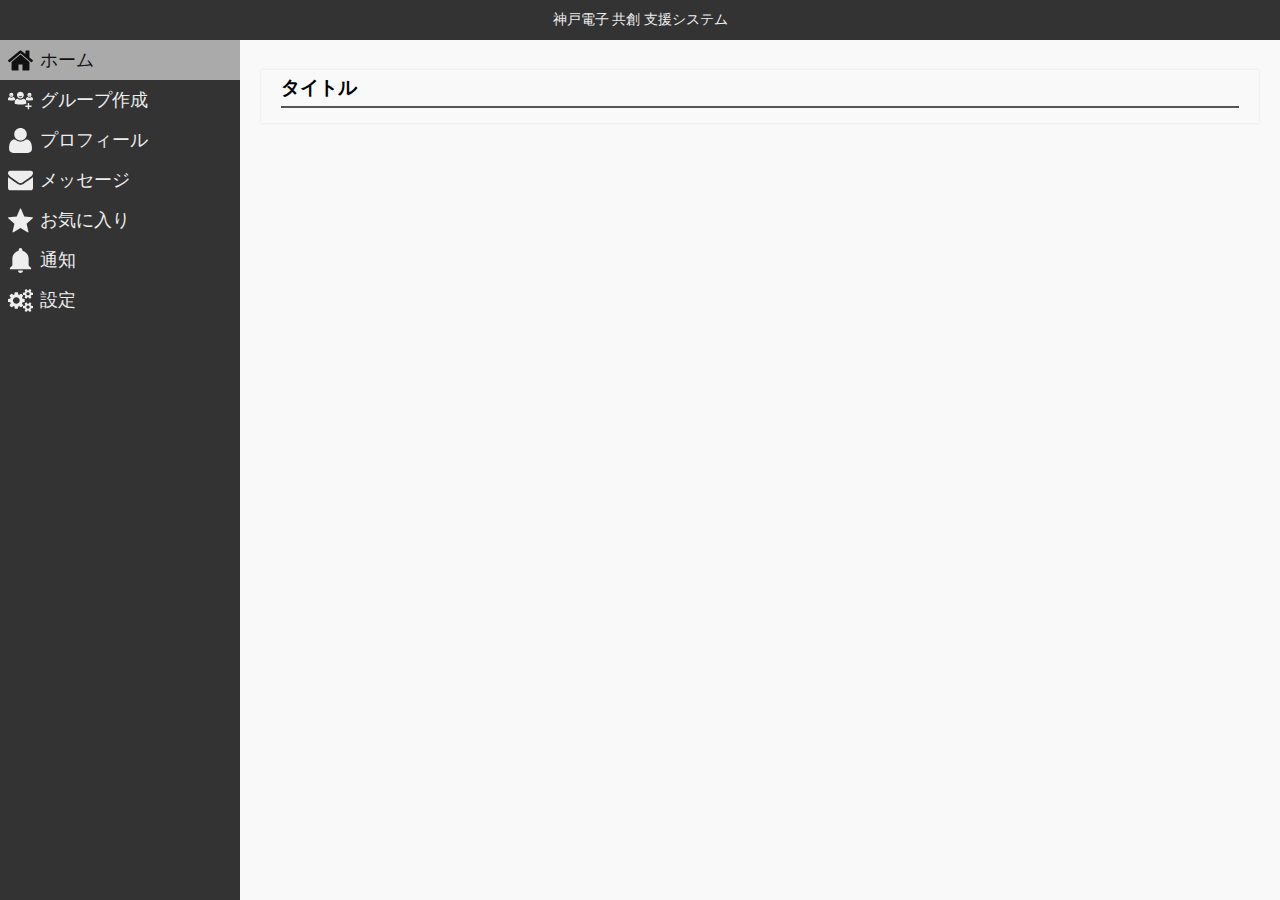
==== index.html @ 128d7855 "とりあえずコミット" ====
<!DOCTYPE html>

<head>
    <meta charset="utf-8">
    <title>神戸電子 共創 支援システム</title>
    <meta name="viewport" content="width=device-width,initial-scale=1">
    <link rel="stylesheet" href="./style/base.css">
    <link rel="stylesheet" href="./style/component/dl.css">
    <link rel="stylesheet" href="./style/component/tabs.css">
    <link rel="stylesheet" href="./style/component/table.css">
    <link rel="stylesheet" href="./style/component/code.css">
    <link rel="stylesheet" href="./style/component/metrics.css">
    <link rel="stylesheet" href="./style/component/icon.css">
    <link rel="stylesheet" href="./style/perfect-scrollbar.css">
    <style>
    </style>
</head>

<body>
    <header id="header">
        <div id="nav-toggle">
            <span></span>
        </div>
        <h1>神戸電子 共創 支援システム</h1>
    </header>
    <nav id="menu">
        <ul>
            <li class="selected">
                <a href="./index.html">
                    <svg viewBox="0 0 460.298 460.297">
                        <path d="M230.149,120.939L65.986,256.274c0,0.191-0.048,0.472-0.144,0.855c-0.094,0.38-0.144,0.656-0.144,0.852v137.041 c0,4.948,1.809,9.236,5.426,12.847c3.616,3.613,7.898,5.431,12.847,5.431h109.63V303.664h73.097v109.64h109.629 c4.948,0,9.236-1.814,12.847-5.435c3.617-3.607,5.432-7.898,5.432-12.847V257.981c0-0.76-0.104-1.334-0.288-1.707L230.149,120.939 z" />
                        <path d="M457.122,225.438L394.6,173.476V56.989c0-2.663-0.856-4.853-2.574-6.567c-1.704-1.712-3.894-2.568-6.563-2.568h-54.816 c-2.666,0-4.855,0.856-6.57,2.568c-1.711,1.714-2.566,3.905-2.566,6.567v55.673l-69.662-58.245 c-6.084-4.949-13.318-7.423-21.694-7.423c-8.375,0-15.608,2.474-21.698,7.423L3.172,225.438c-1.903,1.52-2.946,3.566-3.14,6.136 c-0.193,2.568,0.472,4.811,1.997,6.713l17.701,21.128c1.525,1.712,3.521,2.759,5.996,3.142c2.285,0.192,4.57-0.476,6.855-1.998 L230.149,95.817l197.57,164.741c1.526,1.328,3.521,1.991,5.996,1.991h0.858c2.471-0.376,4.463-1.43,5.996-3.138l17.703-21.125 c1.522-1.906,2.189-4.145,1.991-6.716C460.068,229.007,459.021,226.961,457.122,225.438z" />
                    </svg>
                    <span>ホーム</span>
                </a>
            </li>
            <li>
                <a href="./groupCreate.html">
                    <svg viewBox="0 0 612 612">
                        <path d="M568.901,427.833h-51.719v-51.718c0-4.761-3.859-8.62-8.62-8.62h-17.239c-4.761,0-8.62,3.859-8.62,8.62v51.719h-51.718 c-4.761,0-8.62,3.859-8.62,8.62v17.239c0,4.761,3.859,8.62,8.62,8.62h51.719v51.718c0,4.761,3.859,8.62,8.62,8.62h17.239 c4.761,0,8.62-3.859,8.62-8.62v-51.718h51.719c4.761,0,8.62-3.859,8.62-8.62v-17.239 C577.521,431.692,573.662,427.833,568.901,427.833z M303.845,258.377c46.676,0,84.514-37.838,84.514-84.514 s-37.839-84.514-84.515-84.514c-46.675,0-84.514,37.838-84.514,84.514S257.169,258.377,303.845,258.377z M347.887,203.539 c-4.179,17.595-22.078,24.201-43.53,24.201c-21.452,0-39.352-6.606-43.53-24.201H347.887z M448.225,345.904v27.858 c0,4.13-3.83,8.929-7.603,10.606c-14.62,6.506-54.893,19.82-136.382,19.82c-81.674,0-120.376-13.376-134.919-19.864 c-3.399-1.517-5.546-4.942-5.546-8.664v-29.758c0-42.307,31.243-77.308,72.618-81.188c19.034,14.31,42.22,22.902,67.793,22.902 c25.638,0,49.057-8.636,68.107-23.01C414.184,267.894,448.225,303.172,448.225,345.904z M612,270.371v16.487 c0,2.443-2.876,5.284-5.108,6.277c-8.653,3.851-32.794,11.73-81.021,11.73c-48.229,0-72.705-7.88-81.357-11.73 c-2.233-0.993-4.907-3.833-4.907-6.277v-16.487c0-25.256,20.289-46.112,45.025-48.105c11.254,8.503,25.38,13.61,40.549,13.61 c15.2,0,29.273-5.129,40.544-13.664C590.761,223.843,612,244.863,612,270.371z M165.603,293.136 c-8.653,3.851-33.635,11.73-81.863,11.73c-47.515,0-70.75-7.649-79.701-11.557C1.8,292.333,0,289.466,0,287.024v-16.653 c0-24.998,18.154-45.686,42.589-48.039c11.267,8.462,24.912,13.543,40.041,13.543c15.245,0,29.127-5.158,40.432-13.738 c25.495,0.875,49.333,22.221,49.333,48.234v16.487C172.395,289.302,167.835,292.143,165.603,293.136z M82.359,118.491 c-27.625,0-50.019,22.394-50.019,50.019c0,27.624,22.394,50.019,50.019,50.019c27.625,0,50.019-22.394,50.019-50.019 C132.378,140.886,109.984,118.491,82.359,118.491z M82.359,201.325c-12.956,0-23.767-6.202-26.29-14.617h52.581 C106.126,195.124,95.316,201.325,82.359,201.325z M525.331,118.491c-27.625,0-50.019,22.394-50.019,50.019 c0,27.624,22.394,50.019,50.019,50.019c27.624,0,50.019-22.394,50.019-50.019C575.35,140.886,552.955,118.491,525.331,118.491z M525.33,201.325c-12.956,0-23.767-6.202-26.29-14.617h52.581C549.097,195.124,538.287,201.325,525.33,201.325z" />
                    </svg>
                    <span>グループ作成</span>
                </a>
            </li>
            <li>
                <a href="./profile.html">
                    <svg viewBox="0 0 438.529 438.529">
                        <path d="M219.265,219.267c30.271,0,56.108-10.71,77.518-32.121c21.412-21.411,32.12-47.248,32.12-77.515 c0-30.262-10.708-56.1-32.12-77.516C275.366,10.705,249.528,0,219.265,0S163.16,10.705,141.75,32.115 c-21.414,21.416-32.121,47.253-32.121,77.516c0,30.267,10.707,56.104,32.121,77.515 C163.166,208.557,189.001,219.267,219.265,219.267z" />
                        <path d="M419.258,335.036c-0.668-9.609-2.002-19.985-3.997-31.121c-1.999-11.136-4.524-21.457-7.57-30.978 c-3.046-9.514-7.139-18.794-12.278-27.836c-5.137-9.041-11.037-16.748-17.703-23.127c-6.666-6.377-14.801-11.465-24.406-15.271 c-9.617-3.805-20.229-5.711-31.84-5.711c-1.711,0-5.709,2.046-11.991,6.139c-6.276,4.093-13.367,8.662-21.266,13.708 c-7.898,5.037-18.182,9.609-30.834,13.695c-12.658,4.093-25.361,6.14-38.118,6.14c-12.752,0-25.456-2.047-38.112-6.14 c-12.655-4.086-22.936-8.658-30.835-13.695c-7.898-5.046-14.987-9.614-21.267-13.708c-6.283-4.093-10.278-6.139-11.991-6.139 c-11.61,0-22.222,1.906-31.833,5.711c-9.613,3.806-17.749,8.898-24.412,15.271c-6.661,6.379-12.562,14.086-17.699,23.127 c-5.137,9.042-9.229,18.326-12.275,27.836c-3.045,9.521-5.568,19.842-7.566,30.978c-2,11.136-3.332,21.505-3.999,31.121 c-0.666,9.616-0.998,19.466-0.998,29.554c0,22.836,6.949,40.875,20.842,54.104c13.896,13.224,32.36,19.835,55.39,19.835h249.533 c23.028,0,41.49-6.611,55.388-19.835c13.901-13.229,20.845-31.265,20.845-54.104C420.264,354.502,419.932,344.652,419.258,335.036 z" />
                    </svg>
                    <span>プロフィール</span>
                </a>
            </li>
            <li>
                <a href="./message.html">
                    <svg viewBox="0 0 511.626 511.626">
                        <path d="M49.106,178.729c6.472,4.567,25.981,18.131,58.528,40.685c32.548,22.554,57.482,39.92,74.803,52.099 c1.903,1.335,5.946,4.237,12.131,8.71c6.186,4.476,11.326,8.093,15.416,10.852c4.093,2.758,9.041,5.852,14.849,9.277 c5.806,3.422,11.279,5.996,16.418,7.7c5.14,1.718,9.898,2.569,14.275,2.569h0.287h0.288c4.377,0,9.137-0.852,14.277-2.569 c5.137-1.704,10.615-4.281,16.416-7.7c5.804-3.429,10.752-6.52,14.845-9.277c4.093-2.759,9.229-6.376,15.417-10.852 c6.184-4.477,10.232-7.375,12.135-8.71c17.508-12.179,62.051-43.11,133.615-92.79c13.894-9.703,25.502-21.411,34.827-35.116 c9.332-13.699,13.993-28.07,13.993-43.105c0-12.564-4.523-23.319-13.565-32.264c-9.041-8.947-19.749-13.418-32.117-13.418H45.679 c-14.655,0-25.933,4.948-33.832,14.844C3.949,79.562,0,91.934,0,106.779c0,11.991,5.236,24.985,15.703,38.974 C26.169,159.743,37.307,170.736,49.106,178.729z" />
                        <path d="M483.072,209.275c-62.424,42.251-109.824,75.087-142.177,98.501c-10.849,7.991-19.65,14.229-26.409,18.699 c-6.759,4.473-15.748,9.041-26.98,13.702c-11.228,4.668-21.692,6.995-31.401,6.995h-0.291h-0.287 c-9.707,0-20.177-2.327-31.405-6.995c-11.228-4.661-20.223-9.229-26.98-13.702c-6.755-4.47-15.559-10.708-26.407-18.699 c-25.697-18.842-72.995-51.68-141.896-98.501C17.987,202.047,8.375,193.762,0,184.437v226.685c0,12.57,4.471,23.319,13.418,32.265 c8.945,8.949,19.701,13.422,32.264,13.422h420.266c12.56,0,23.315-4.473,32.261-13.422c8.949-8.949,13.418-19.694,13.418-32.265 V184.437C503.441,193.569,493.927,201.854,483.072,209.275z" />
                    </svg>
                    <span>メッセージ</span>
                </a>
            </li>
            <li>
                <a href="./favorite.html">
                    <svg viewBox="0 0 19.481 19.481">
                        <path d="m10.201,.758l2.478,5.865 6.344,.545c0.44,0.038 0.619,0.587 0.285,0.876l-4.812,4.169 1.442,6.202c0.1,0.431-0.367,0.77-0.745,0.541l-5.452-3.288-5.452,3.288c-0.379,0.228-0.845-0.111-0.745-0.541l1.442-6.202-4.813-4.17c-0.334-0.289-0.156-0.838 0.285-0.876l6.344-.545 2.478-5.864c0.172-0.408 0.749-0.408 0.921,0z" />
                    </svg>
                    <span>お気に入り</span>
                </a>
            </li>
            <li>
                <a href="./notice.html">
                    <svg viewBox="0 0 510 510">
                        <path d="M255,510c28.05,0,51-22.95,51-51H204C204,487.05,226.95,510,255,510z M420.75,357V216.75 c0-79.05-53.55-142.8-127.5-160.65V38.25C293.25,17.85,275.4,0,255,0c-20.4,0-38.25,17.85-38.25,38.25V56.1 c-73.95,17.85-127.5,81.6-127.5,160.65V357l-51,51v25.5h433.5V408L420.75,357z" />
                    </svg>
                    <span>通知</span>
                </a>
            </li>
            <li>
                <a href="setting.html">
                    <svg viewBox="0 0 548.172 548.172">
                        <path d="M333.186,376.438c0-1.902-0.668-3.806-1.999-5.708c-10.66-12.758-19.223-23.702-25.697-32.832 c3.997-7.803,7.043-15.037,9.131-21.693l44.255-6.852c1.718-0.194,3.241-1.19,4.572-2.994c1.331-1.816,1.991-3.668,1.991-5.571 v-52.822c0-2.091-0.66-3.949-1.991-5.564s-2.95-2.618-4.853-2.993l-43.4-6.567c-2.098-6.473-5.331-14.281-9.708-23.413 c2.851-4.19,7.139-9.902,12.85-17.131c5.709-7.234,9.713-12.371,11.991-15.417c1.335-1.903,1.999-3.713,1.999-5.424 c0-5.14-13.706-20.367-41.107-45.683c-1.902-1.52-3.901-2.281-6.002-2.281c-2.279,0-4.182,0.659-5.712,1.997L245.815,150.9 c-7.801-3.996-14.939-6.945-21.411-8.854l-6.567-43.68c-0.187-1.903-1.14-3.571-2.853-4.997c-1.714-1.427-3.617-2.142-5.713-2.142 h-53.1c-4.377,0-7.232,2.284-8.564,6.851c-2.286,8.757-4.473,23.416-6.567,43.968c-8.183,2.664-15.511,5.71-21.982,9.136 l-32.832-25.693c-1.903-1.335-3.901-1.997-5.996-1.997c-3.621,0-11.138,5.614-22.557,16.846 c-11.421,11.228-19.229,19.698-23.413,25.409c-1.334,1.525-1.997,3.428-1.997,5.712c0,1.711,0.662,3.614,1.997,5.708 c10.657,12.756,19.221,23.7,25.694,32.832c-3.996,7.808-7.04,15.037-9.132,21.698l-44.255,6.848 c-1.715,0.19-3.236,1.188-4.57,2.993C0.666,243.35,0,245.203,0,247.105v52.819c0,2.095,0.666,3.949,1.997,5.564 c1.334,1.622,2.95,2.525,4.857,2.714l43.396,6.852c2.284,7.23,5.618,15.037,9.995,23.411c-3.046,4.191-7.517,9.999-13.418,17.418 c-5.905,7.427-9.805,12.471-11.707,15.133c-1.332,1.903-1.999,3.717-1.999,5.421c0,5.147,13.706,20.369,41.114,45.687 c1.903,1.519,3.899,2.275,5.996,2.275c2.474,0,4.377-0.66,5.708-1.995l33.689-25.406c7.801,3.997,14.939,6.943,21.413,8.847 l6.567,43.684c0.188,1.902,1.142,3.572,2.853,4.996c1.713,1.427,3.616,2.139,5.711,2.139h53.1c4.38,0,7.233-2.282,8.566-6.851 c2.284-8.949,4.471-23.698,6.567-44.256c7.611-2.275,14.938-5.235,21.982-8.846l32.833,25.693 c1.903,1.335,3.901,1.995,5.996,1.995c3.617,0,11.091-5.66,22.415-16.991c11.32-11.317,19.175-19.842,23.555-25.55 C332.518,380.53,333.186,378.724,333.186,376.438z M234.397,325.626c-14.272,14.27-31.499,21.408-51.673,21.408 c-20.179,0-37.406-7.139-51.678-21.408c-14.274-14.277-21.412-31.505-21.412-51.68c0-20.174,7.138-37.401,21.412-51.675 c14.272-14.275,31.5-21.411,51.678-21.411c20.174,0,37.401,7.135,51.673,21.411c14.277,14.274,21.413,31.501,21.413,51.675 C255.81,294.121,248.675,311.349,234.397,325.626z" />
                        <path d="M505.628,391.29c-2.471-5.517-5.329-10.465-8.562-14.846c9.709-21.512,14.558-34.646,14.558-39.402 c0-0.753-0.373-1.424-1.14-1.995c-22.846-13.322-34.643-19.985-35.405-19.985l-1.711,0.574 c-7.803,7.807-16.563,18.463-26.266,31.977c-3.805-0.379-6.656-0.574-8.559-0.574c-1.909,0-4.76,0.195-8.569,0.574 c-2.655-4-7.61-10.427-14.842-19.273c-7.23-8.846-11.611-13.277-13.134-13.277c-0.38,0-3.234,1.522-8.566,4.575 c-5.328,3.046-10.943,6.276-16.844,9.709c-5.906,3.433-9.229,5.328-9.992,5.711c-0.767,0.568-1.144,1.239-1.144,1.992 c0,4.764,4.853,17.888,14.559,39.402c-3.23,4.381-6.089,9.329-8.562,14.842c-28.363,2.851-42.544,5.805-42.544,8.85v39.968 c0,3.046,14.181,5.996,42.544,8.85c2.279,5.141,5.137,10.089,8.562,14.839c-9.706,21.512-14.559,34.646-14.559,39.402 c0,0.76,0.377,1.431,1.144,1.999c23.216,13.514,35.022,20.27,35.402,20.27c1.522,0,5.903-4.473,13.134-13.419 c7.231-8.948,12.18-15.413,14.842-19.41c3.806,0.373,6.66,0.564,8.569,0.564c1.902,0,4.754-0.191,8.559-0.564 c2.659,3.997,7.611,10.462,14.842,19.41c7.231,8.946,11.608,13.419,13.135,13.419c0.38,0,12.187-6.759,35.405-20.27 c0.767-0.568,1.14-1.235,1.14-1.999c0-4.757-4.855-17.891-14.558-39.402c3.426-4.75,6.279-9.698,8.562-14.839 c28.362-2.854,42.544-5.804,42.544-8.85v-39.968C548.172,397.098,533.99,394.144,505.628,391.29z M464.37,445.962 c-7.128,7.139-15.745,10.715-25.834,10.715c-10.092,0-18.705-3.576-25.837-10.715c-7.139-7.139-10.712-15.748-10.712-25.837 c0-9.894,3.621-18.466,10.855-25.693c7.23-7.231,15.797-10.849,25.693-10.849c9.894,0,18.466,3.614,25.7,10.849 c7.228,7.228,10.849,15.8,10.849,25.693C475.078,430.214,471.512,438.823,464.37,445.962z" />
                        <path d="M505.628,98.931c-2.471-5.52-5.329-10.468-8.562-14.849c9.709-21.505,14.558-34.639,14.558-39.397 c0-0.758-0.373-1.427-1.14-1.999c-22.846-13.323-34.643-19.984-35.405-19.984l-1.711,0.57 c-7.803,7.808-16.563,18.464-26.266,31.977c-3.805-0.378-6.656-0.57-8.559-0.57c-1.909,0-4.76,0.192-8.569,0.57 c-2.655-3.997-7.61-10.42-14.842-19.27c-7.23-8.852-11.611-13.276-13.134-13.276c-0.38,0-3.234,1.521-8.566,4.569 c-5.328,3.049-10.943,6.283-16.844,9.71c-5.906,3.428-9.229,5.33-9.992,5.708c-0.767,0.571-1.144,1.237-1.144,1.999 c0,4.758,4.853,17.893,14.559,39.399c-3.23,4.38-6.089,9.327-8.562,14.847c-28.363,2.853-42.544,5.802-42.544,8.848v39.971 c0,3.044,14.181,5.996,42.544,8.848c2.279,5.137,5.137,10.088,8.562,14.847c-9.706,21.51-14.559,34.639-14.559,39.399 c0,0.757,0.377,1.426,1.144,1.997c23.216,13.513,35.022,20.27,35.402,20.27c1.522,0,5.903-4.471,13.134-13.418 c7.231-8.947,12.18-15.415,14.842-19.414c3.806,0.378,6.66,0.571,8.569,0.571c1.902,0,4.754-0.193,8.559-0.571 c2.659,3.999,7.611,10.466,14.842,19.414c7.231,8.947,11.608,13.418,13.135,13.418c0.38,0,12.187-6.757,35.405-20.27 c0.767-0.571,1.14-1.237,1.14-1.997c0-4.76-4.855-17.889-14.558-39.399c3.426-4.759,6.279-9.707,8.562-14.847 c28.362-2.853,42.544-5.804,42.544-8.848v-39.971C548.172,104.737,533.99,101.787,505.628,98.931z M464.37,153.605 c-7.128,7.139-15.745,10.708-25.834,10.708c-10.092,0-18.705-3.569-25.837-10.708c-7.139-7.135-10.712-15.749-10.712-25.837 c0-9.897,3.621-18.464,10.855-25.697c7.23-7.233,15.797-10.85,25.693-10.85c9.894,0,18.466,3.621,25.7,10.85 c7.228,7.232,10.849,15.8,10.849,25.697C475.078,137.856,471.512,146.47,464.37,153.605z" />
                    </svg>
                    <span>設定</span>
                </a>
            </li>
        </ul>
    </nav>
    <main id="main">
        <div class="wrapper">
            <section>
                <header>
                    <h2>タイトル</h2>
                </header>
            </section>
        </div>
    </main>
    <script src="./script/perfect-scrollbar.min.js"></script>
    <script src="./script/global.js"></script>
</body>
---- style/base.css ----
main > .wrapper{
    position: relative;
}

* {
    box-sizing: border-box;
}

abbr[title] {
    border-bottom: none;
    cursor: help;
    text-decoration: none;
}

details summary {
    cursor: pointer;
}

.horizon-scroll {
    overflow: visible;
    position: relative;
    width: 100%;
    height: auto;
}

html, body {
    overflow: hidden;
    margin: 0;
    width: 100vw;
    min-width: 300px;
    height: 100vh;
    padding: 0;
}

body {
    overflow: hidden;
    word-wrap: break-word;
}

/* --- ヘッダー --- */

#header {
    overflow: hidden;
    width: 100vw;
    height: 40px;
    background: #333;
    color: #eee;
}

#nav-toggle {
    display: none;
}

#header h1 {
    display: block;
    margin: 0;
    height: 100%;
    padding: 0;
    font-size: 14px;
    line-height: 40px;
    font-weight: normal;
    text-align: center;
}

/* --- メニュー --- */

#menu {
    position: absolute;
    top: 40px;
    left: 0;
    overflow: hidden;
    width: 240px;
    height: calc(100vh - 40px);
    background: #333;
}

#menu ul {
    overflow: hidden;
    position: relative;
    list-style: none;
    display: block;
    margin: 0;
    width: 100%;
    height: 100%;
    padding: 0;
    border: 0;
}

#menu li {
    position: relative;
    display: block;
    overflow: hidden;
    margin: 0;
    width: 100%;
    height: 40px;
    padding: 0;
    font-size: 18px;
    line-height: 40px;
    transition: all .3s ease;
    color: #eee;
}

#menu li.selected, #menu li:hover {
    background: #aaa;
    color: #111;
}

#menu li a {
    display: flex;
    width: 100%;
    height: 100%;
    cursor: pointer;
    text-decoration: none;
}

#menu li a:hover, #menu li a:visited, #menu li a:link, #menu li a:active {
    color: inherit;
}

#menu li a svg {
    margin: calc(15px / 2);
    width: 25px;
    height: 25px;
    fill: currentColor;
}

#menu li a span {
    display: block;
    flex: 1;
    height: 100%;
}

@media (max-width: 520px) {
    #nav-toggle {
        display: block;
        position: absolute;
        top: 0;
        left: 0;
        width: 40px;
        height: 40px;
    }
    #nav-toggle span, #nav-toggle::before, #nav-toggle::after {
        content: "";
        display: block;
        position: absolute;
        top: 47%;
        left: 10%;
        width: 80%;
        height: 6%;
        background: #eee;
        transition: all .2s ease;
    }
    #nav-toggle::before {
        transform: translateY(-350%);
    }
    #nav-toggle::after {
        transform: translateY(350%);
    }
    #nav-toggle.open span {
        opacity: 0;
    }
    #nav-toggle.open::before {
        transform: translateY(0%) rotate(45deg);
    }
    #nav-toggle.open::after {
        transform: translateY(0%) rotate(-45deg);
    }
}
#main {
    width: calc(100vw - 240px);
    height: calc(100vh - 40px);
    padding-top: 30px;
    transition: transform .2s ease;
    transform: translateX(240px);
    background: #f9f9f9;
}
#main>.wrapper{
    margin: 0 auto;
    width: 100%;
    max-width: calc(1024px + 4%);
    height: 100%;
    padding: 0 2%;
}
@media (min-width: 521px) and (max-width: 800px) {
    #main {
        width: calc(100vw - 40px);
        transform: translateX(40px);
    }
    #menu:hover + #main{
        transform: translateX(240px);
    }
}
@media (max-width: 520px) {
    #main {
        width: 100vw;
        transform: translateX(0);
    }
    #menu.open + #main{
        transform: translateX(240px);
    }
}

section {
    margin: 0 auto 30px;
    width: 100%;
    height: auto;
    padding: 5px 2%;
    box-shadow: 0 0 2px #ddd;
}

section>header {
    margin: 0 auto 10px;
    width: 100%;
    height: auto;
    padding: 0 0 5px;
    border-bottom: 2px #555 solid;
}

section>header h2 {
    display: block;
    margin: 0;
    padding: 0;
    font-size: 1.2em;
}
---- style/component/dl.css ----
dt{
    margin: 5px auto 0;
    padding: 5px 0 0;
}
dd{
    margin: 5px auto 0;
    width: 100%;
    padding: 0 0 10px 4%;
}

dl.split dt{
    border-top: 1px #ddd solid;
}
dl.split dt:first-of-type{
    border: none;
}
dl.split :last-child{
    margin-bottom: 0;
    padding-bottom: 0;
}

dl.table{
    margin: 0;
    width: 100%;
    height: auto;
    padding: 0;
    box-shadow: 0 0 1px 1px #ddd;
    background: #ddd;
}
dl.table dt{
    float: left;
    margin: 0;
    width: 30%;
    height: auto;
    min-height: 1em;
    padding: 5px;
    border-top: 1px #fff solid;
}
dl.table dd{
    box-sizing: border-box;
    margin: 0 0 0 30%;
    width: 70%;
    height: auto;
    min-height: 1em;
    border-top: 1px #ddd solid;
    padding: 5px;
    background: #fff;
}
dl.table dd + dd{
    border-top-style: dotted;
}
dl.table dt:first-of-type,
dl.table dd:first-of-type{
    border: none;
}
dl.table dd:after{
    content: "";
    display: block;
    clear: both;
}
@media (max-width: 500px) {
    dl.table dt{
        float: none;
        width: 100%;
    }
    dl.table dd{
        box-sizing: border-box;
        margin: 0;
        width: 100%;
        padding: 5px;
        padding-left: 4%;
    }
}
---- style/component/tabs.css ----
/*
<ul class="tabs" data-tabs-group="psr">
    <li data-tabs-tab="psr0">psr-0</li>
    <li data-tabs-tab="psr1">psr-1</li>
    <li data-tabs-tab="psr2">psr-2</li>
    <li data-tabs-tab="psr3">psr-3 log</li>
    <li data-tabs-tab="psr4">psr-4</li>
</ul>
<div class="tabs-tab" data-tabs-tab="psr0"><span>psr0</span></div>
<div class="tabs-tab" data-tabs-tab="psr1"><span>psr1</span></div>
<div class="tabs-tab" data-tabs-tab="psr2"><span>psr2</span></div>
<div class="tabs-tab" data-tabs-tab="psr3"><span>psr3</span></div>
<div class="tabs-tab" data-tabs-tab="psr4"><span>psr4</span></div>
<script>
    (function(){
        var tabList         = document.querySelectorAll('ul.tabs li'),
            tabCount        = tabList.length,
            selectClass     = 'selected',
            getTabElements  = function(name){
                if('string' !== typeof name){
                    return [];
                }

                return document.querySelectorAll(
                    '[data-tabs-tab="' + name + '"]'
                );
            },
            removeSelected  = function(name){
                var tabs        = getTabElements(name),
                    tabsCount   = tabs.length
                ;

                for(var i = 0; i < tabsCount; i++){
                    if(tabs[i].classList.contains(selectClass)){
                        tabs[i].classList.remove(selectClass);
                    }
                }
            },
            addSelected     = function(name){
                var tabs        = getTabElements(name),
                    tabsCount   = tabs.length
                ;

                for(var i = 0; i < tabsCount; i++){
                    if(!tabs[i].classList.contains(selectClass)){
                        tabs[i].classList.add(selectClass);
                    }
                }
            },
            getTabName      = function($dom){
                if('undefined' === typeof $dom.dataset.tabsTab){
                    return null;
                }

                return $dom.dataset.tabsTab;
            }
        ;

        for(var i = 0; i < tabCount; i++){
            tabList[i].addEventListener(
                'click',
                function(){
                    var brotherTabs = this.parentNode.children,
                        brotherCnt  = brotherTabs.length
                    ;

                    for(var i = 0; i < brotherCnt; i++){
                        removeSelected(getTabName(brotherTabs[i]));
                    }

                    addSelected(getTabName(this));
                },
                false
            );
        }
    })();
</script>
*/

ul.tabs{
    display: flex;
    width: 100%;
    flex-wrap: wrap;
    height: auto;
    padding: 0;
    border: 0;
}
ul.tabs:after{
    content: "";
    display: block;
    clear: both;
}
ul.tabs li{
    list-style: none;
    display: none;
    margin: 0 10px 10px 0;
    width: auto;
    padding: 5px 10px;
    box-shadow: 0px 0px 1px #ddd;
    background: #ddd;
    word-wrap: break-word;
    color: #333;
    text-align: center;
    transition: background .2s ease;
    cursor: pointer;
}
ul.tabs li[data-tabs-tab]{
    display: block;
}
ul.tabs li.selected{
    background: #fff;
}

.tabs-tab:not(.selected){
    display: none;
}
---- style/component/table.css ----
table{
    overflow: hidden;
    width: 100%;
    height: auto;
    border-collapse: collapse;
    border-spacing: 0;
    box-shadow: 0 0 1px 1px #ddd;
    font-size: 1em;
    white-space: nowrap;
}
table thead{
    width: auto;
    background: #ddd;
    text-align: left;
}
table tbody{
    width: auto;
    background: #fff;
    font-size: .8em;
}
table tr{
    border: none;
    border-bottom: 1px #ddd solid;
}
table tr:last-child{
    border-bottom: 0;
}
table tr > *{
    border: none;
}
table th,
table td{
    padding: 5px 10px;
}
---- style/component/code.css ----
/* how use.
<div class="code">
    <ol start="159"><!-- start line number -->
        <li><div><code></code><code></code></div></li><!-- first <code> is indent area. last <code> is code area. -->
        <li class="highlight"><div><code></code><code></code></div></li><!-- if use .highlight, this line is highlight.  -->
    </ol>
</div>
*/
.code{
    overflow: hidden;
    position: relative;
    padding: .1em 0;
    background: #fff;
}
.code ol{
    margin: 0;
    margin-left: 4em;
    width: calc(100% - 4em);
    height: auto;
    padding: 0;
    background:#fff;
}
.code li{
    margin: 0;
    width: 100%;
    height: auto;
    min-height: 1.4em;
    padding: 0;
    border-left: 1px #ddd solid;
    font-size: 1em;
    line-height: 1.4em;
    color: #666;
}
.code li div{
    display: flex;
    width: 100%;
    height: auto;
}
.code li.highlight{
    background: #f7e5a1;
}
.code li code{
    width: auto;
    height: auto;
    min-height: 1.4em;
    color: #222;
    word-break:break-all;
    word-wrap: break-word;
}
.code li code:last-child{
    flex: 1;
}
---- style/component/metrics.css ----
/* how use
<ul class="metrics">
    <li>
        <div><span>1611</span></div><!-- first div is value area -->
        <div><span>Total execution time</span></div><!-- last div is key area -->
    </li>
    <li>
        <div>
            <span>1611</span>
            <span>ms</span>
        </div>
        <div>
            <span>Total execution time</span>
        </div>
    </li>
</ul>
*/
ul.metrics {
    display: block;
    list-style: none;
    flex-flow: row wrap;
    margin: 0;
    width: 100%;
    height: auto;
    padding: 0;
    border: 0;
}
ul.metrics:after{
    content: "";
    display: block;
    clear: both;
}

ul.metrics li{
    float: left;
    display: block;
    margin: 0 10px 10px 0;
    width: auto;
    height: 70px;
    padding: 0;
    box-sizing: border-box;
    box-shadow: 0 0 1px 1px #ddd;
    background: #fff;
}

ul.metrics li > div{
    display: none;
}

ul.metrics li > div:first-child,
ul.metrics li > div:last-child{
    display: block;
    margin: 0;
    width: 100%;
    height: 70px;
    white-space: nowrap;
}

ul.metrics li > div:first-child{
    display: flex;
    justify-content: center;
    align-items: center;
    height: 50px;
    padding: 10px;
    text-align: center;
    font-size: 26px;
    line-height: 30px;
}

ul.metrics li > div:first-child :not(:first-child){
    color: #999;
    font-size: 16px;
}

ul.metrics li > div:last-child{
    height: 20px;
    padding: 0 10px;
    background: #ddd;
    text-align: center;
    font-size: 12px;
    line-height: 20px
}
---- style/component/icon.css ----
/* how use
<span class="icon-warn"></span>
*/

.icon-error,
.icon-info,
.icon-warn,
.icon-null,
.icon-check,
.icon-cross{
    position: relative;
    display: inline-block;
    width: 1.5em;
    height: 1.5em;
    vertical-align: top;
}

/* --- icon info --- */
.icon-info{
    background:#37b;
}
.icon-info::before,
.icon-info::after{
    left: 42.5%;
    position: absolute;
    display: block;
    content: "";
    background: #fff;
}
.icon-info::before{
    top: 10%;
    width: 15%;
    height: 15%;
    border-radius: 50%;
}
.icon-info::after{
    top: 35%;
    width: 15%;
    height: 55%;
}

/* --- icon warn --- */
.icon-warn{
    border-color: transparent transparent #ea5 transparent;
    border-style: solid;
    border-width: .2em .75em 1.3em .75em;
    box-sizing: border-box;
}
.icon-warn::before,
.icon-warn::after{
    position: absolute;
    top: 0;
    left: 0;
    display: block;
    content: "";
    background: #555;
}
.icon-warn::before{
    width: .2em;
    height: .6em;
    transform: translateX(-.1em) translateY(.3em);
}
.icon-warn::after{
    width: .2em;
    height: .2em;
    transform: translateX(-.1em) translateY(1em);
}

/* --- icon error --- */
.icon-error{
    background: #d55;
    border-radius: 50%;
}
.icon-error::before,
.icon-error::after{
    position: absolute;
    top: 42.5%;
    left: 10%;
    display: block;
    content: "";
    width: 80%;
    height: 15%;
    background: #fff;
}
.icon-error::before{
    transform: rotate(45deg);
}
.icon-error::after{
    transform: rotate(-45deg);
}

/* --- icon cross --- */
.icon-cross::before,
.icon-cross::after{
    position: absolute;
    top: 40%;
    left: 5%;
    display: block;
    content: "";
    width: 90%;
    height: 20%;
    background: #d55;
}
.icon-cross::before{
    transform: rotate(45deg);
}
.icon-cross::after{
    transform: rotate(-45deg);
}

/* --- icon check --- */
.icon-check::before{
    position: absolute;
    top: calc(50% - 15% - .15em);
    left: calc(50% - 25% - .15em);
    display: block;
    content: "";
    width: 70%;
    height: 40%;
    border-width:  0 0 .3em .3em;
    border-color: #5d5;
    border-style: solid;
    box-sizing: border-box;
    transform: rotate(-50deg);
}
---- style/perfect-scrollbar.css ----
/*
 * Container style
 */
.ps {
  overflow: hidden !important;
  overflow-anchor: none;
  -ms-overflow-style: none;
  touch-action: auto;
  -ms-touch-action: auto;
}

/*
 * Scrollbar rail styles
 */
.ps__rail-x {
  display: none;
  opacity: 0;
  transition: background-color .2s linear, opacity .2s linear;
  -webkit-transition: background-color .2s linear, opacity .2s linear;
  height: 15px;
  /* there must be 'bottom' or 'top' for ps__rail-x */
  bottom: 0px;
  /* please don't change 'position' */
  position: absolute;
}

.ps__rail-y {
  display: none;
  opacity: 0;
  transition: background-color .2s linear, opacity .2s linear;
  -webkit-transition: background-color .2s linear, opacity .2s linear;
  width: 15px;
  /* there must be 'right' or 'left' for ps__rail-y */
  right: 0;
  /* please don't change 'position' */
  position: absolute;
}

.ps--active-x > .ps__rail-x,
.ps--active-y > .ps__rail-y {
  display: block;
  background-color: transparent;
}

.ps:hover > .ps__rail-x,
.ps:hover > .ps__rail-y,
.ps--focus > .ps__rail-x,
.ps--focus > .ps__rail-y,
.ps--scrolling-x > .ps__rail-x,
.ps--scrolling-y > .ps__rail-y {
  opacity: 0.6;
}

.ps .ps__rail-x:hover,
.ps .ps__rail-y:hover,
.ps .ps__rail-x:focus,
.ps .ps__rail-y:focus,
.ps .ps__rail-x.ps--clicking,
.ps .ps__rail-y.ps--clicking {
  background-color: #eee;
  opacity: 0.9;
}

/*
 * Scrollbar thumb styles
 */
.ps__thumb-x {
  background-color: #aaa;
  border-radius: 6px;
  transition: background-color .2s linear, height .2s ease-in-out;
  -webkit-transition: background-color .2s linear, height .2s ease-in-out;
  height: 6px;
  /* there must be 'bottom' for ps__thumb-x */
  bottom: 2px;
  /* please don't change 'position' */
  position: absolute;
}

.ps__thumb-y {
  background-color: #aaa;
  border-radius: 6px;
  transition: background-color .2s linear, width .2s ease-in-out;
  -webkit-transition: background-color .2s linear, width .2s ease-in-out;
  width: 6px;
  /* there must be 'right' for ps__thumb-y */
  right: 2px;
  /* please don't change 'position' */
  position: absolute;
}

.ps__rail-x:hover > .ps__thumb-x,
.ps__rail-x:focus > .ps__thumb-x,
.ps__rail-x.ps--clicking .ps__thumb-x {
  background-color: #999;
  height: 11px;
}

.ps__rail-y:hover > .ps__thumb-y,
.ps__rail-y:focus > .ps__thumb-y,
.ps__rail-y.ps--clicking .ps__thumb-y {
  background-color: #999;
  width: 11px;
}

/* MS supports */
@supports (-ms-overflow-style: none) {
  .ps {
    overflow: auto !important;
  }
}

@media screen and (-ms-high-contrast: active), (-ms-high-contrast: none) {
  .ps {
    overflow: auto !important;
  }
}
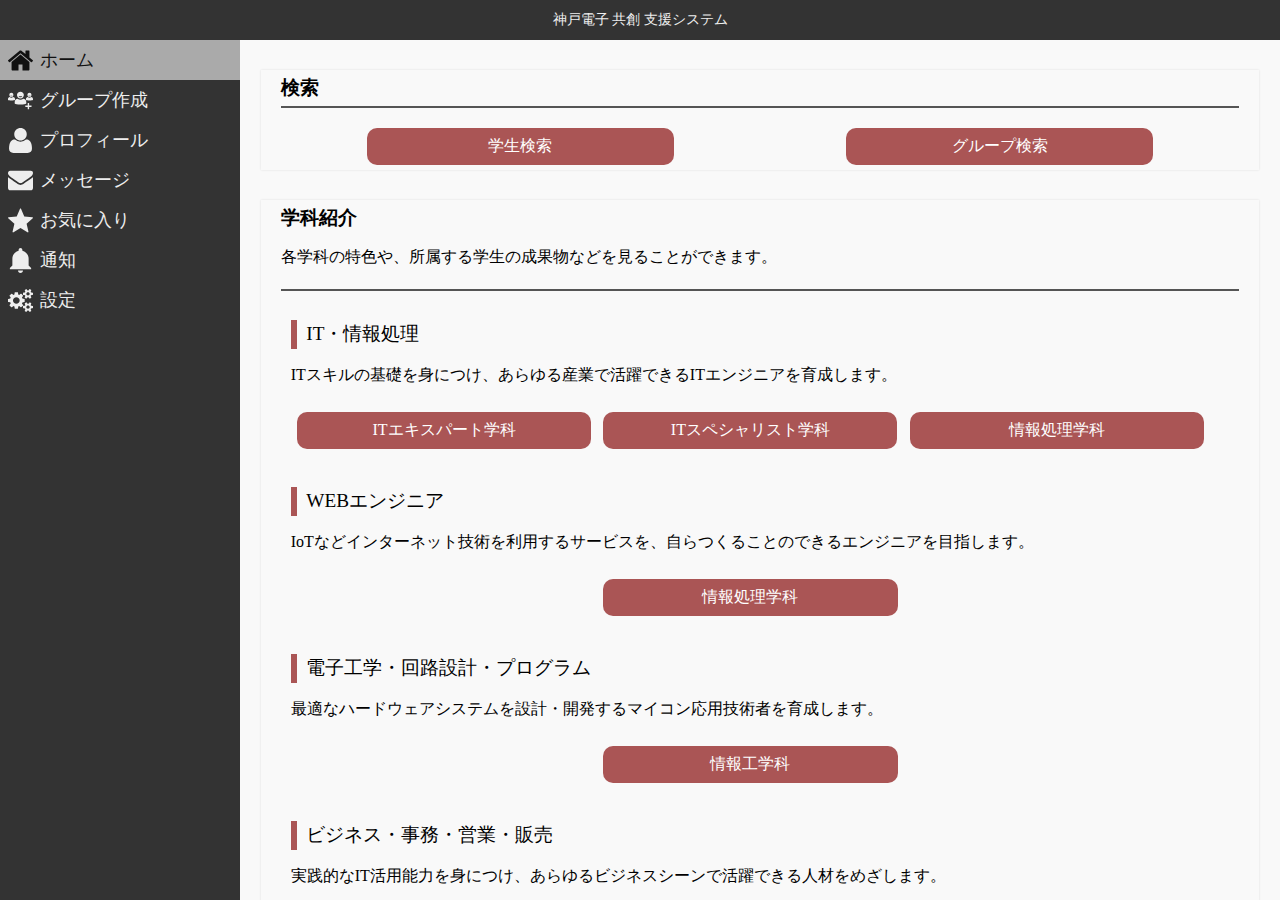
==== commit fd7056e3: "とりあえず表画面の結合" ====
--- a/index.html
+++ b/index.html
@@ -1,102 +1,372 @@
-<!DOCTYPE html>
-
-<head>
-    <meta charset="utf-8">
-    <title>神戸電子 共創 支援システム</title>
-    <meta name="viewport" content="width=device-width,initial-scale=1">
-    <link rel="stylesheet" href="./style/base.css">
-    <link rel="stylesheet" href="./style/component/dl.css">
-    <link rel="stylesheet" href="./style/component/tabs.css">
-    <link rel="stylesheet" href="./style/component/table.css">
-    <link rel="stylesheet" href="./style/component/code.css">
-    <link rel="stylesheet" href="./style/component/metrics.css">
-    <link rel="stylesheet" href="./style/component/icon.css">
-    <link rel="stylesheet" href="./style/perfect-scrollbar.css">
-    <style>
-    </style>
-</head>
-
-<body>
-    <header id="header">
-        <div id="nav-toggle">
-            <span></span>
-        </div>
-        <h1>神戸電子 共創 支援システム</h1>
-    </header>
-    <nav id="menu">
-        <ul>
-            <li class="selected">
-                <a href="./index.html">
-                    <svg viewBox="0 0 460.298 460.297">
-                        <path d="M230.149,120.939L65.986,256.274c0,0.191-0.048,0.472-0.144,0.855c-0.094,0.38-0.144,0.656-0.144,0.852v137.041 c0,4.948,1.809,9.236,5.426,12.847c3.616,3.613,7.898,5.431,12.847,5.431h109.63V303.664h73.097v109.64h109.629 c4.948,0,9.236-1.814,12.847-5.435c3.617-3.607,5.432-7.898,5.432-12.847V257.981c0-0.76-0.104-1.334-0.288-1.707L230.149,120.939 z" />
-                        <path d="M457.122,225.438L394.6,173.476V56.989c0-2.663-0.856-4.853-2.574-6.567c-1.704-1.712-3.894-2.568-6.563-2.568h-54.816 c-2.666,0-4.855,0.856-6.57,2.568c-1.711,1.714-2.566,3.905-2.566,6.567v55.673l-69.662-58.245 c-6.084-4.949-13.318-7.423-21.694-7.423c-8.375,0-15.608,2.474-21.698,7.423L3.172,225.438c-1.903,1.52-2.946,3.566-3.14,6.136 c-0.193,2.568,0.472,4.811,1.997,6.713l17.701,21.128c1.525,1.712,3.521,2.759,5.996,3.142c2.285,0.192,4.57-0.476,6.855-1.998 L230.149,95.817l197.57,164.741c1.526,1.328,3.521,1.991,5.996,1.991h0.858c2.471-0.376,4.463-1.43,5.996-3.138l17.703-21.125 c1.522-1.906,2.189-4.145,1.991-6.716C460.068,229.007,459.021,226.961,457.122,225.438z" />
-                    </svg>
-                    <span>ホーム</span>
-                </a>
-            </li>
-            <li>
-                <a href="./groupCreate.html">
-                    <svg viewBox="0 0 612 612">
-                        <path d="M568.901,427.833h-51.719v-51.718c0-4.761-3.859-8.62-8.62-8.62h-17.239c-4.761,0-8.62,3.859-8.62,8.62v51.719h-51.718 c-4.761,0-8.62,3.859-8.62,8.62v17.239c0,4.761,3.859,8.62,8.62,8.62h51.719v51.718c0,4.761,3.859,8.62,8.62,8.62h17.239 c4.761,0,8.62-3.859,8.62-8.62v-51.718h51.719c4.761,0,8.62-3.859,8.62-8.62v-17.239 C577.521,431.692,573.662,427.833,568.901,427.833z M303.845,258.377c46.676,0,84.514-37.838,84.514-84.514 s-37.839-84.514-84.515-84.514c-46.675,0-84.514,37.838-84.514,84.514S257.169,258.377,303.845,258.377z M347.887,203.539 c-4.179,17.595-22.078,24.201-43.53,24.201c-21.452,0-39.352-6.606-43.53-24.201H347.887z M448.225,345.904v27.858 c0,4.13-3.83,8.929-7.603,10.606c-14.62,6.506-54.893,19.82-136.382,19.82c-81.674,0-120.376-13.376-134.919-19.864 c-3.399-1.517-5.546-4.942-5.546-8.664v-29.758c0-42.307,31.243-77.308,72.618-81.188c19.034,14.31,42.22,22.902,67.793,22.902 c25.638,0,49.057-8.636,68.107-23.01C414.184,267.894,448.225,303.172,448.225,345.904z M612,270.371v16.487 c0,2.443-2.876,5.284-5.108,6.277c-8.653,3.851-32.794,11.73-81.021,11.73c-48.229,0-72.705-7.88-81.357-11.73 c-2.233-0.993-4.907-3.833-4.907-6.277v-16.487c0-25.256,20.289-46.112,45.025-48.105c11.254,8.503,25.38,13.61,40.549,13.61 c15.2,0,29.273-5.129,40.544-13.664C590.761,223.843,612,244.863,612,270.371z M165.603,293.136 c-8.653,3.851-33.635,11.73-81.863,11.73c-47.515,0-70.75-7.649-79.701-11.557C1.8,292.333,0,289.466,0,287.024v-16.653 c0-24.998,18.154-45.686,42.589-48.039c11.267,8.462,24.912,13.543,40.041,13.543c15.245,0,29.127-5.158,40.432-13.738 c25.495,0.875,49.333,22.221,49.333,48.234v16.487C172.395,289.302,167.835,292.143,165.603,293.136z M82.359,118.491 c-27.625,0-50.019,22.394-50.019,50.019c0,27.624,22.394,50.019,50.019,50.019c27.625,0,50.019-22.394,50.019-50.019 C132.378,140.886,109.984,118.491,82.359,118.491z M82.359,201.325c-12.956,0-23.767-6.202-26.29-14.617h52.581 C106.126,195.124,95.316,201.325,82.359,201.325z M525.331,118.491c-27.625,0-50.019,22.394-50.019,50.019 c0,27.624,22.394,50.019,50.019,50.019c27.624,0,50.019-22.394,50.019-50.019C575.35,140.886,552.955,118.491,525.331,118.491z M525.33,201.325c-12.956,0-23.767-6.202-26.29-14.617h52.581C549.097,195.124,538.287,201.325,525.33,201.325z" />
-                    </svg>
-                    <span>グループ作成</span>
-                </a>
-            </li>
-            <li>
-                <a href="./profile.html">
-                    <svg viewBox="0 0 438.529 438.529">
-                        <path d="M219.265,219.267c30.271,0,56.108-10.71,77.518-32.121c21.412-21.411,32.12-47.248,32.12-77.515 c0-30.262-10.708-56.1-32.12-77.516C275.366,10.705,249.528,0,219.265,0S163.16,10.705,141.75,32.115 c-21.414,21.416-32.121,47.253-32.121,77.516c0,30.267,10.707,56.104,32.121,77.515 C163.166,208.557,189.001,219.267,219.265,219.267z" />
-                        <path d="M419.258,335.036c-0.668-9.609-2.002-19.985-3.997-31.121c-1.999-11.136-4.524-21.457-7.57-30.978 c-3.046-9.514-7.139-18.794-12.278-27.836c-5.137-9.041-11.037-16.748-17.703-23.127c-6.666-6.377-14.801-11.465-24.406-15.271 c-9.617-3.805-20.229-5.711-31.84-5.711c-1.711,0-5.709,2.046-11.991,6.139c-6.276,4.093-13.367,8.662-21.266,13.708 c-7.898,5.037-18.182,9.609-30.834,13.695c-12.658,4.093-25.361,6.14-38.118,6.14c-12.752,0-25.456-2.047-38.112-6.14 c-12.655-4.086-22.936-8.658-30.835-13.695c-7.898-5.046-14.987-9.614-21.267-13.708c-6.283-4.093-10.278-6.139-11.991-6.139 c-11.61,0-22.222,1.906-31.833,5.711c-9.613,3.806-17.749,8.898-24.412,15.271c-6.661,6.379-12.562,14.086-17.699,23.127 c-5.137,9.042-9.229,18.326-12.275,27.836c-3.045,9.521-5.568,19.842-7.566,30.978c-2,11.136-3.332,21.505-3.999,31.121 c-0.666,9.616-0.998,19.466-0.998,29.554c0,22.836,6.949,40.875,20.842,54.104c13.896,13.224,32.36,19.835,55.39,19.835h249.533 c23.028,0,41.49-6.611,55.388-19.835c13.901-13.229,20.845-31.265,20.845-54.104C420.264,354.502,419.932,344.652,419.258,335.036 z" />
-                    </svg>
-                    <span>プロフィール</span>
-                </a>
-            </li>
-            <li>
-                <a href="./message.html">
-                    <svg viewBox="0 0 511.626 511.626">
-                        <path d="M49.106,178.729c6.472,4.567,25.981,18.131,58.528,40.685c32.548,22.554,57.482,39.92,74.803,52.099 c1.903,1.335,5.946,4.237,12.131,8.71c6.186,4.476,11.326,8.093,15.416,10.852c4.093,2.758,9.041,5.852,14.849,9.277 c5.806,3.422,11.279,5.996,16.418,7.7c5.14,1.718,9.898,2.569,14.275,2.569h0.287h0.288c4.377,0,9.137-0.852,14.277-2.569 c5.137-1.704,10.615-4.281,16.416-7.7c5.804-3.429,10.752-6.52,14.845-9.277c4.093-2.759,9.229-6.376,15.417-10.852 c6.184-4.477,10.232-7.375,12.135-8.71c17.508-12.179,62.051-43.11,133.615-92.79c13.894-9.703,25.502-21.411,34.827-35.116 c9.332-13.699,13.993-28.07,13.993-43.105c0-12.564-4.523-23.319-13.565-32.264c-9.041-8.947-19.749-13.418-32.117-13.418H45.679 c-14.655,0-25.933,4.948-33.832,14.844C3.949,79.562,0,91.934,0,106.779c0,11.991,5.236,24.985,15.703,38.974 C26.169,159.743,37.307,170.736,49.106,178.729z" />
-                        <path d="M483.072,209.275c-62.424,42.251-109.824,75.087-142.177,98.501c-10.849,7.991-19.65,14.229-26.409,18.699 c-6.759,4.473-15.748,9.041-26.98,13.702c-11.228,4.668-21.692,6.995-31.401,6.995h-0.291h-0.287 c-9.707,0-20.177-2.327-31.405-6.995c-11.228-4.661-20.223-9.229-26.98-13.702c-6.755-4.47-15.559-10.708-26.407-18.699 c-25.697-18.842-72.995-51.68-141.896-98.501C17.987,202.047,8.375,193.762,0,184.437v226.685c0,12.57,4.471,23.319,13.418,32.265 c8.945,8.949,19.701,13.422,32.264,13.422h420.266c12.56,0,23.315-4.473,32.261-13.422c8.949-8.949,13.418-19.694,13.418-32.265 V184.437C503.441,193.569,493.927,201.854,483.072,209.275z" />
-                    </svg>
-                    <span>メッセージ</span>
-                </a>
-            </li>
-            <li>
-                <a href="./favorite.html">
-                    <svg viewBox="0 0 19.481 19.481">
-                        <path d="m10.201,.758l2.478,5.865 6.344,.545c0.44,0.038 0.619,0.587 0.285,0.876l-4.812,4.169 1.442,6.202c0.1,0.431-0.367,0.77-0.745,0.541l-5.452-3.288-5.452,3.288c-0.379,0.228-0.845-0.111-0.745-0.541l1.442-6.202-4.813-4.17c-0.334-0.289-0.156-0.838 0.285-0.876l6.344-.545 2.478-5.864c0.172-0.408 0.749-0.408 0.921,0z" />
-                    </svg>
-                    <span>お気に入り</span>
-                </a>
-            </li>
-            <li>
-                <a href="./notice.html">
-                    <svg viewBox="0 0 510 510">
-                        <path d="M255,510c28.05,0,51-22.95,51-51H204C204,487.05,226.95,510,255,510z M420.75,357V216.75 c0-79.05-53.55-142.8-127.5-160.65V38.25C293.25,17.85,275.4,0,255,0c-20.4,0-38.25,17.85-38.25,38.25V56.1 c-73.95,17.85-127.5,81.6-127.5,160.65V357l-51,51v25.5h433.5V408L420.75,357z" />
-                    </svg>
-                    <span>通知</span>
-                </a>
-            </li>
-            <li>
-                <a href="setting.html">
-                    <svg viewBox="0 0 548.172 548.172">
-                        <path d="M333.186,376.438c0-1.902-0.668-3.806-1.999-5.708c-10.66-12.758-19.223-23.702-25.697-32.832 c3.997-7.803,7.043-15.037,9.131-21.693l44.255-6.852c1.718-0.194,3.241-1.19,4.572-2.994c1.331-1.816,1.991-3.668,1.991-5.571 v-52.822c0-2.091-0.66-3.949-1.991-5.564s-2.95-2.618-4.853-2.993l-43.4-6.567c-2.098-6.473-5.331-14.281-9.708-23.413 c2.851-4.19,7.139-9.902,12.85-17.131c5.709-7.234,9.713-12.371,11.991-15.417c1.335-1.903,1.999-3.713,1.999-5.424 c0-5.14-13.706-20.367-41.107-45.683c-1.902-1.52-3.901-2.281-6.002-2.281c-2.279,0-4.182,0.659-5.712,1.997L245.815,150.9 c-7.801-3.996-14.939-6.945-21.411-8.854l-6.567-43.68c-0.187-1.903-1.14-3.571-2.853-4.997c-1.714-1.427-3.617-2.142-5.713-2.142 h-53.1c-4.377,0-7.232,2.284-8.564,6.851c-2.286,8.757-4.473,23.416-6.567,43.968c-8.183,2.664-15.511,5.71-21.982,9.136 l-32.832-25.693c-1.903-1.335-3.901-1.997-5.996-1.997c-3.621,0-11.138,5.614-22.557,16.846 c-11.421,11.228-19.229,19.698-23.413,25.409c-1.334,1.525-1.997,3.428-1.997,5.712c0,1.711,0.662,3.614,1.997,5.708 c10.657,12.756,19.221,23.7,25.694,32.832c-3.996,7.808-7.04,15.037-9.132,21.698l-44.255,6.848 c-1.715,0.19-3.236,1.188-4.57,2.993C0.666,243.35,0,245.203,0,247.105v52.819c0,2.095,0.666,3.949,1.997,5.564 c1.334,1.622,2.95,2.525,4.857,2.714l43.396,6.852c2.284,7.23,5.618,15.037,9.995,23.411c-3.046,4.191-7.517,9.999-13.418,17.418 c-5.905,7.427-9.805,12.471-11.707,15.133c-1.332,1.903-1.999,3.717-1.999,5.421c0,5.147,13.706,20.369,41.114,45.687 c1.903,1.519,3.899,2.275,5.996,2.275c2.474,0,4.377-0.66,5.708-1.995l33.689-25.406c7.801,3.997,14.939,6.943,21.413,8.847 l6.567,43.684c0.188,1.902,1.142,3.572,2.853,4.996c1.713,1.427,3.616,2.139,5.711,2.139h53.1c4.38,0,7.233-2.282,8.566-6.851 c2.284-8.949,4.471-23.698,6.567-44.256c7.611-2.275,14.938-5.235,21.982-8.846l32.833,25.693 c1.903,1.335,3.901,1.995,5.996,1.995c3.617,0,11.091-5.66,22.415-16.991c11.32-11.317,19.175-19.842,23.555-25.55 C332.518,380.53,333.186,378.724,333.186,376.438z M234.397,325.626c-14.272,14.27-31.499,21.408-51.673,21.408 c-20.179,0-37.406-7.139-51.678-21.408c-14.274-14.277-21.412-31.505-21.412-51.68c0-20.174,7.138-37.401,21.412-51.675 c14.272-14.275,31.5-21.411,51.678-21.411c20.174,0,37.401,7.135,51.673,21.411c14.277,14.274,21.413,31.501,21.413,51.675 C255.81,294.121,248.675,311.349,234.397,325.626z" />
-                        <path d="M505.628,391.29c-2.471-5.517-5.329-10.465-8.562-14.846c9.709-21.512,14.558-34.646,14.558-39.402 c0-0.753-0.373-1.424-1.14-1.995c-22.846-13.322-34.643-19.985-35.405-19.985l-1.711,0.574 c-7.803,7.807-16.563,18.463-26.266,31.977c-3.805-0.379-6.656-0.574-8.559-0.574c-1.909,0-4.76,0.195-8.569,0.574 c-2.655-4-7.61-10.427-14.842-19.273c-7.23-8.846-11.611-13.277-13.134-13.277c-0.38,0-3.234,1.522-8.566,4.575 c-5.328,3.046-10.943,6.276-16.844,9.709c-5.906,3.433-9.229,5.328-9.992,5.711c-0.767,0.568-1.144,1.239-1.144,1.992 c0,4.764,4.853,17.888,14.559,39.402c-3.23,4.381-6.089,9.329-8.562,14.842c-28.363,2.851-42.544,5.805-42.544,8.85v39.968 c0,3.046,14.181,5.996,42.544,8.85c2.279,5.141,5.137,10.089,8.562,14.839c-9.706,21.512-14.559,34.646-14.559,39.402 c0,0.76,0.377,1.431,1.144,1.999c23.216,13.514,35.022,20.27,35.402,20.27c1.522,0,5.903-4.473,13.134-13.419 c7.231-8.948,12.18-15.413,14.842-19.41c3.806,0.373,6.66,0.564,8.569,0.564c1.902,0,4.754-0.191,8.559-0.564 c2.659,3.997,7.611,10.462,14.842,19.41c7.231,8.946,11.608,13.419,13.135,13.419c0.38,0,12.187-6.759,35.405-20.27 c0.767-0.568,1.14-1.235,1.14-1.999c0-4.757-4.855-17.891-14.558-39.402c3.426-4.75,6.279-9.698,8.562-14.839 c28.362-2.854,42.544-5.804,42.544-8.85v-39.968C548.172,397.098,533.99,394.144,505.628,391.29z M464.37,445.962 c-7.128,7.139-15.745,10.715-25.834,10.715c-10.092,0-18.705-3.576-25.837-10.715c-7.139-7.139-10.712-15.748-10.712-25.837 c0-9.894,3.621-18.466,10.855-25.693c7.23-7.231,15.797-10.849,25.693-10.849c9.894,0,18.466,3.614,25.7,10.849 c7.228,7.228,10.849,15.8,10.849,25.693C475.078,430.214,471.512,438.823,464.37,445.962z" />
-                        <path d="M505.628,98.931c-2.471-5.52-5.329-10.468-8.562-14.849c9.709-21.505,14.558-34.639,14.558-39.397 c0-0.758-0.373-1.427-1.14-1.999c-22.846-13.323-34.643-19.984-35.405-19.984l-1.711,0.57 c-7.803,7.808-16.563,18.464-26.266,31.977c-3.805-0.378-6.656-0.57-8.559-0.57c-1.909,0-4.76,0.192-8.569,0.57 c-2.655-3.997-7.61-10.42-14.842-19.27c-7.23-8.852-11.611-13.276-13.134-13.276c-0.38,0-3.234,1.521-8.566,4.569 c-5.328,3.049-10.943,6.283-16.844,9.71c-5.906,3.428-9.229,5.33-9.992,5.708c-0.767,0.571-1.144,1.237-1.144,1.999 c0,4.758,4.853,17.893,14.559,39.399c-3.23,4.38-6.089,9.327-8.562,14.847c-28.363,2.853-42.544,5.802-42.544,8.848v39.971 c0,3.044,14.181,5.996,42.544,8.848c2.279,5.137,5.137,10.088,8.562,14.847c-9.706,21.51-14.559,34.639-14.559,39.399 c0,0.757,0.377,1.426,1.144,1.997c23.216,13.513,35.022,20.27,35.402,20.27c1.522,0,5.903-4.471,13.134-13.418 c7.231-8.947,12.18-15.415,14.842-19.414c3.806,0.378,6.66,0.571,8.569,0.571c1.902,0,4.754-0.193,8.559-0.571 c2.659,3.999,7.611,10.466,14.842,19.414c7.231,8.947,11.608,13.418,13.135,13.418c0.38,0,12.187-6.757,35.405-20.27 c0.767-0.571,1.14-1.237,1.14-1.997c0-4.76-4.855-17.889-14.558-39.399c3.426-4.759,6.279-9.707,8.562-14.847 c28.362-2.853,42.544-5.804,42.544-8.848v-39.971C548.172,104.737,533.99,101.787,505.628,98.931z M464.37,153.605 c-7.128,7.139-15.745,10.708-25.834,10.708c-10.092,0-18.705-3.569-25.837-10.708c-7.139-7.135-10.712-15.749-10.712-25.837 c0-9.897,3.621-18.464,10.855-25.697c7.23-7.233,15.797-10.85,25.693-10.85c9.894,0,18.466,3.621,25.7,10.85 c7.228,7.232,10.849,15.8,10.849,25.697C475.078,137.856,471.512,146.47,464.37,153.605z" />
-                    </svg>
-                    <span>設定</span>
-                </a>
-            </li>
-        </ul>
-    </nav>
-    <main id="main">
-        <div class="wrapper">
-            <section>
-                <header>
-                    <h2>タイトル</h2>
-                </header>
-            </section>
-        </div>
-    </main>
-    <script src="./script/perfect-scrollbar.min.js"></script>
-    <script src="./script/global.js"></script>
+<!DOCTYPE html>
+
+<head>
+    <meta charset="utf-8">
+    <title>神戸電子 共創 支援システム</title>
+    <meta name="viewport" content="width=device-width,initial-scale=1">
+    <link rel="stylesheet" href="./style/base.css">
+    <link rel="stylesheet" href="./style/component/dl.css">
+    <link rel="stylesheet" href="./style/component/tabs.css">
+    <link rel="stylesheet" href="./style/component/table.css">
+    <link rel="stylesheet" href="./style/component/code.css">
+    <link rel="stylesheet" href="./style/component/metrics.css">
+    <link rel="stylesheet" href="./style/component/icon.css">
+    <link rel="stylesheet" href="./style/perfect-scrollbar.css">
+    <style>
+        .searches {
+            list-style: none;
+            display: flex;
+            flex-wrap: wrap;
+            justify-content: space-around;
+            margin: 0;
+            width: 100%;
+            height: auto;
+            padding: 0;
+        }
+        .searches li{
+            overflow: hidden;
+            margin: 10px 0 0;
+            width: 32%;
+            height: auto;
+            padding: 0;
+            border-radius: 10px;
+            background: #a55;
+            color: #fff;
+        }
+        .searches li:hover{
+            box-shadow: 0 2px 5px #ccc;
+        }
+        .searches li a {
+            display: block;
+            margin: 0 auto;
+            width: 100%;
+            padding: .5em;
+            text-align: center;
+            text-decoration: none;
+            color: inherit;
+        }
+        .searches li a:hover, .searches li a:visited, .searches li a:link, .searches li a:active {
+            color: inherit;
+        }
+
+
+
+        .course{
+            margin-top: 10px auto 0;
+            width: 98%;
+            padding: 2% 10px;
+        }
+        .course:hover{
+            cursor: pointer;
+            box-shadow: 0 2px 5px #ccc;
+        }
+        .course h3{
+            display: block;
+            margin: 0;
+            width: 100%;
+            border-left: solid 6px #a55;
+            padding: 0 0 0 .5em;
+            font-size: 1.2em;
+            line-height: 1.5em;
+            font-weight: normal; 
+        }
+        .departments {
+            list-style: none;
+            display: flex;
+            flex-wrap: wrap;
+            justify-content: space-around;
+            margin: 0;
+            width: 100%;
+            height: auto;
+            padding: 0;
+        }
+        .departments li{
+            overflow: hidden;
+            margin: 10px 0 0;
+            width: 32%;
+            height: auto;
+            padding: 0;
+            border-radius: 10px;
+            background: #a55;
+            color: #fff;
+        }
+        .departments li:hover{
+            box-shadow: 0 2px 5px #ccc;
+        }
+        .departments li a {
+            display: block;
+            margin: 0 auto;
+            width: 80%;
+            padding: .5em;
+            text-align: center;
+            text-decoration: none;
+            color: inherit;
+        }
+        .departments li a:hover, .departments li a:visited, .departments li a:link, .departments li a:active {
+            color: inherit;
+        }
+        @media (max-width: 620px) {
+            .departments li{
+                width: 100%;
+            }
+        }
+        @media (min-width: 621px) and (max-width: 1100px) {
+            .departments li{
+                width: 49%;
+            }
+        }
+
+    </style>
+</head>
+
+<body>
+    <header id="header">
+        <div id="nav-toggle">
+            <span></span>
+        </div>
+        <h1>神戸電子 共創 支援システム</h1>
+    </header>
+    <nav id="menu">
+        <ul>
+            <li class="selected">
+                <a href="./index.html">
+                    <svg viewBox="0 0 460.298 460.297">
+                        <path d="M230.149,120.939L65.986,256.274c0,0.191-0.048,0.472-0.144,0.855c-0.094,0.38-0.144,0.656-0.144,0.852v137.041 c0,4.948,1.809,9.236,5.426,12.847c3.616,3.613,7.898,5.431,12.847,5.431h109.63V303.664h73.097v109.64h109.629 c4.948,0,9.236-1.814,12.847-5.435c3.617-3.607,5.432-7.898,5.432-12.847V257.981c0-0.76-0.104-1.334-0.288-1.707L230.149,120.939 z" />
+                        <path d="M457.122,225.438L394.6,173.476V56.989c0-2.663-0.856-4.853-2.574-6.567c-1.704-1.712-3.894-2.568-6.563-2.568h-54.816 c-2.666,0-4.855,0.856-6.57,2.568c-1.711,1.714-2.566,3.905-2.566,6.567v55.673l-69.662-58.245 c-6.084-4.949-13.318-7.423-21.694-7.423c-8.375,0-15.608,2.474-21.698,7.423L3.172,225.438c-1.903,1.52-2.946,3.566-3.14,6.136 c-0.193,2.568,0.472,4.811,1.997,6.713l17.701,21.128c1.525,1.712,3.521,2.759,5.996,3.142c2.285,0.192,4.57-0.476,6.855-1.998 L230.149,95.817l197.57,164.741c1.526,1.328,3.521,1.991,5.996,1.991h0.858c2.471-0.376,4.463-1.43,5.996-3.138l17.703-21.125 c1.522-1.906,2.189-4.145,1.991-6.716C460.068,229.007,459.021,226.961,457.122,225.438z" />
+                    </svg>
+                    <span>ホーム</span>
+                </a>
+            </li>
+            <li>
+                <a href="./groupCreate.html">
+                    <svg viewBox="0 0 612 612">
+                        <path d="M568.901,427.833h-51.719v-51.718c0-4.761-3.859-8.62-8.62-8.62h-17.239c-4.761,0-8.62,3.859-8.62,8.62v51.719h-51.718 c-4.761,0-8.62,3.859-8.62,8.62v17.239c0,4.761,3.859,8.62,8.62,8.62h51.719v51.718c0,4.761,3.859,8.62,8.62,8.62h17.239 c4.761,0,8.62-3.859,8.62-8.62v-51.718h51.719c4.761,0,8.62-3.859,8.62-8.62v-17.239 C577.521,431.692,573.662,427.833,568.901,427.833z M303.845,258.377c46.676,0,84.514-37.838,84.514-84.514 s-37.839-84.514-84.515-84.514c-46.675,0-84.514,37.838-84.514,84.514S257.169,258.377,303.845,258.377z M347.887,203.539 c-4.179,17.595-22.078,24.201-43.53,24.201c-21.452,0-39.352-6.606-43.53-24.201H347.887z M448.225,345.904v27.858 c0,4.13-3.83,8.929-7.603,10.606c-14.62,6.506-54.893,19.82-136.382,19.82c-81.674,0-120.376-13.376-134.919-19.864 c-3.399-1.517-5.546-4.942-5.546-8.664v-29.758c0-42.307,31.243-77.308,72.618-81.188c19.034,14.31,42.22,22.902,67.793,22.902 c25.638,0,49.057-8.636,68.107-23.01C414.184,267.894,448.225,303.172,448.225,345.904z M612,270.371v16.487 c0,2.443-2.876,5.284-5.108,6.277c-8.653,3.851-32.794,11.73-81.021,11.73c-48.229,0-72.705-7.88-81.357-11.73 c-2.233-0.993-4.907-3.833-4.907-6.277v-16.487c0-25.256,20.289-46.112,45.025-48.105c11.254,8.503,25.38,13.61,40.549,13.61 c15.2,0,29.273-5.129,40.544-13.664C590.761,223.843,612,244.863,612,270.371z M165.603,293.136 c-8.653,3.851-33.635,11.73-81.863,11.73c-47.515,0-70.75-7.649-79.701-11.557C1.8,292.333,0,289.466,0,287.024v-16.653 c0-24.998,18.154-45.686,42.589-48.039c11.267,8.462,24.912,13.543,40.041,13.543c15.245,0,29.127-5.158,40.432-13.738 c25.495,0.875,49.333,22.221,49.333,48.234v16.487C172.395,289.302,167.835,292.143,165.603,293.136z M82.359,118.491 c-27.625,0-50.019,22.394-50.019,50.019c0,27.624,22.394,50.019,50.019,50.019c27.625,0,50.019-22.394,50.019-50.019 C132.378,140.886,109.984,118.491,82.359,118.491z M82.359,201.325c-12.956,0-23.767-6.202-26.29-14.617h52.581 C106.126,195.124,95.316,201.325,82.359,201.325z M525.331,118.491c-27.625,0-50.019,22.394-50.019,50.019 c0,27.624,22.394,50.019,50.019,50.019c27.624,0,50.019-22.394,50.019-50.019C575.35,140.886,552.955,118.491,525.331,118.491z M525.33,201.325c-12.956,0-23.767-6.202-26.29-14.617h52.581C549.097,195.124,538.287,201.325,525.33,201.325z" />
+                    </svg>
+                    <span>グループ作成</span>
+                </a>
+            </li>
+            <li>
+                <a href="./profile.html">
+                    <svg viewBox="0 0 438.529 438.529">
+                        <path d="M219.265,219.267c30.271,0,56.108-10.71,77.518-32.121c21.412-21.411,32.12-47.248,32.12-77.515 c0-30.262-10.708-56.1-32.12-77.516C275.366,10.705,249.528,0,219.265,0S163.16,10.705,141.75,32.115 c-21.414,21.416-32.121,47.253-32.121,77.516c0,30.267,10.707,56.104,32.121,77.515 C163.166,208.557,189.001,219.267,219.265,219.267z" />
+                        <path d="M419.258,335.036c-0.668-9.609-2.002-19.985-3.997-31.121c-1.999-11.136-4.524-21.457-7.57-30.978 c-3.046-9.514-7.139-18.794-12.278-27.836c-5.137-9.041-11.037-16.748-17.703-23.127c-6.666-6.377-14.801-11.465-24.406-15.271 c-9.617-3.805-20.229-5.711-31.84-5.711c-1.711,0-5.709,2.046-11.991,6.139c-6.276,4.093-13.367,8.662-21.266,13.708 c-7.898,5.037-18.182,9.609-30.834,13.695c-12.658,4.093-25.361,6.14-38.118,6.14c-12.752,0-25.456-2.047-38.112-6.14 c-12.655-4.086-22.936-8.658-30.835-13.695c-7.898-5.046-14.987-9.614-21.267-13.708c-6.283-4.093-10.278-6.139-11.991-6.139 c-11.61,0-22.222,1.906-31.833,5.711c-9.613,3.806-17.749,8.898-24.412,15.271c-6.661,6.379-12.562,14.086-17.699,23.127 c-5.137,9.042-9.229,18.326-12.275,27.836c-3.045,9.521-5.568,19.842-7.566,30.978c-2,11.136-3.332,21.505-3.999,31.121 c-0.666,9.616-0.998,19.466-0.998,29.554c0,22.836,6.949,40.875,20.842,54.104c13.896,13.224,32.36,19.835,55.39,19.835h249.533 c23.028,0,41.49-6.611,55.388-19.835c13.901-13.229,20.845-31.265,20.845-54.104C420.264,354.502,419.932,344.652,419.258,335.036 z" />
+                    </svg>
+                    <span>プロフィール</span>
+                </a>
+            </li>
+            <li>
+                <a href="./message.html">
+                    <svg viewBox="0 0 511.626 511.626">
+                        <path d="M49.106,178.729c6.472,4.567,25.981,18.131,58.528,40.685c32.548,22.554,57.482,39.92,74.803,52.099 c1.903,1.335,5.946,4.237,12.131,8.71c6.186,4.476,11.326,8.093,15.416,10.852c4.093,2.758,9.041,5.852,14.849,9.277 c5.806,3.422,11.279,5.996,16.418,7.7c5.14,1.718,9.898,2.569,14.275,2.569h0.287h0.288c4.377,0,9.137-0.852,14.277-2.569 c5.137-1.704,10.615-4.281,16.416-7.7c5.804-3.429,10.752-6.52,14.845-9.277c4.093-2.759,9.229-6.376,15.417-10.852 c6.184-4.477,10.232-7.375,12.135-8.71c17.508-12.179,62.051-43.11,133.615-92.79c13.894-9.703,25.502-21.411,34.827-35.116 c9.332-13.699,13.993-28.07,13.993-43.105c0-12.564-4.523-23.319-13.565-32.264c-9.041-8.947-19.749-13.418-32.117-13.418H45.679 c-14.655,0-25.933,4.948-33.832,14.844C3.949,79.562,0,91.934,0,106.779c0,11.991,5.236,24.985,15.703,38.974 C26.169,159.743,37.307,170.736,49.106,178.729z" />
+                        <path d="M483.072,209.275c-62.424,42.251-109.824,75.087-142.177,98.501c-10.849,7.991-19.65,14.229-26.409,18.699 c-6.759,4.473-15.748,9.041-26.98,13.702c-11.228,4.668-21.692,6.995-31.401,6.995h-0.291h-0.287 c-9.707,0-20.177-2.327-31.405-6.995c-11.228-4.661-20.223-9.229-26.98-13.702c-6.755-4.47-15.559-10.708-26.407-18.699 c-25.697-18.842-72.995-51.68-141.896-98.501C17.987,202.047,8.375,193.762,0,184.437v226.685c0,12.57,4.471,23.319,13.418,32.265 c8.945,8.949,19.701,13.422,32.264,13.422h420.266c12.56,0,23.315-4.473,32.261-13.422c8.949-8.949,13.418-19.694,13.418-32.265 V184.437C503.441,193.569,493.927,201.854,483.072,209.275z" />
+                    </svg>
+                    <span>メッセージ</span>
+                </a>
+            </li>
+            <li>
+                <a href="./favorite.html">
+                    <svg viewBox="0 0 19.481 19.481">
+                        <path d="m10.201,.758l2.478,5.865 6.344,.545c0.44,0.038 0.619,0.587 0.285,0.876l-4.812,4.169 1.442,6.202c0.1,0.431-0.367,0.77-0.745,0.541l-5.452-3.288-5.452,3.288c-0.379,0.228-0.845-0.111-0.745-0.541l1.442-6.202-4.813-4.17c-0.334-0.289-0.156-0.838 0.285-0.876l6.344-.545 2.478-5.864c0.172-0.408 0.749-0.408 0.921,0z" />
+                    </svg>
+                    <span>お気に入り</span>
+                </a>
+            </li>
+            <li>
+                <a href="./notice.html">
+                    <svg viewBox="0 0 510 510">
+                        <path d="M255,510c28.05,0,51-22.95,51-51H204C204,487.05,226.95,510,255,510z M420.75,357V216.75 c0-79.05-53.55-142.8-127.5-160.65V38.25C293.25,17.85,275.4,0,255,0c-20.4,0-38.25,17.85-38.25,38.25V56.1 c-73.95,17.85-127.5,81.6-127.5,160.65V357l-51,51v25.5h433.5V408L420.75,357z" />
+                    </svg>
+                    <span>通知</span>
+                </a>
+            </li>
+            <li>
+                <a href="setting.html">
+                    <svg viewBox="0 0 548.172 548.172">
+                        <path d="M333.186,376.438c0-1.902-0.668-3.806-1.999-5.708c-10.66-12.758-19.223-23.702-25.697-32.832 c3.997-7.803,7.043-15.037,9.131-21.693l44.255-6.852c1.718-0.194,3.241-1.19,4.572-2.994c1.331-1.816,1.991-3.668,1.991-5.571 v-52.822c0-2.091-0.66-3.949-1.991-5.564s-2.95-2.618-4.853-2.993l-43.4-6.567c-2.098-6.473-5.331-14.281-9.708-23.413 c2.851-4.19,7.139-9.902,12.85-17.131c5.709-7.234,9.713-12.371,11.991-15.417c1.335-1.903,1.999-3.713,1.999-5.424 c0-5.14-13.706-20.367-41.107-45.683c-1.902-1.52-3.901-2.281-6.002-2.281c-2.279,0-4.182,0.659-5.712,1.997L245.815,150.9 c-7.801-3.996-14.939-6.945-21.411-8.854l-6.567-43.68c-0.187-1.903-1.14-3.571-2.853-4.997c-1.714-1.427-3.617-2.142-5.713-2.142 h-53.1c-4.377,0-7.232,2.284-8.564,6.851c-2.286,8.757-4.473,23.416-6.567,43.968c-8.183,2.664-15.511,5.71-21.982,9.136 l-32.832-25.693c-1.903-1.335-3.901-1.997-5.996-1.997c-3.621,0-11.138,5.614-22.557,16.846 c-11.421,11.228-19.229,19.698-23.413,25.409c-1.334,1.525-1.997,3.428-1.997,5.712c0,1.711,0.662,3.614,1.997,5.708 c10.657,12.756,19.221,23.7,25.694,32.832c-3.996,7.808-7.04,15.037-9.132,21.698l-44.255,6.848 c-1.715,0.19-3.236,1.188-4.57,2.993C0.666,243.35,0,245.203,0,247.105v52.819c0,2.095,0.666,3.949,1.997,5.564 c1.334,1.622,2.95,2.525,4.857,2.714l43.396,6.852c2.284,7.23,5.618,15.037,9.995,23.411c-3.046,4.191-7.517,9.999-13.418,17.418 c-5.905,7.427-9.805,12.471-11.707,15.133c-1.332,1.903-1.999,3.717-1.999,5.421c0,5.147,13.706,20.369,41.114,45.687 c1.903,1.519,3.899,2.275,5.996,2.275c2.474,0,4.377-0.66,5.708-1.995l33.689-25.406c7.801,3.997,14.939,6.943,21.413,8.847 l6.567,43.684c0.188,1.902,1.142,3.572,2.853,4.996c1.713,1.427,3.616,2.139,5.711,2.139h53.1c4.38,0,7.233-2.282,8.566-6.851 c2.284-8.949,4.471-23.698,6.567-44.256c7.611-2.275,14.938-5.235,21.982-8.846l32.833,25.693 c1.903,1.335,3.901,1.995,5.996,1.995c3.617,0,11.091-5.66,22.415-16.991c11.32-11.317,19.175-19.842,23.555-25.55 C332.518,380.53,333.186,378.724,333.186,376.438z M234.397,325.626c-14.272,14.27-31.499,21.408-51.673,21.408 c-20.179,0-37.406-7.139-51.678-21.408c-14.274-14.277-21.412-31.505-21.412-51.68c0-20.174,7.138-37.401,21.412-51.675 c14.272-14.275,31.5-21.411,51.678-21.411c20.174,0,37.401,7.135,51.673,21.411c14.277,14.274,21.413,31.501,21.413,51.675 C255.81,294.121,248.675,311.349,234.397,325.626z" />
+                        <path d="M505.628,391.29c-2.471-5.517-5.329-10.465-8.562-14.846c9.709-21.512,14.558-34.646,14.558-39.402 c0-0.753-0.373-1.424-1.14-1.995c-22.846-13.322-34.643-19.985-35.405-19.985l-1.711,0.574 c-7.803,7.807-16.563,18.463-26.266,31.977c-3.805-0.379-6.656-0.574-8.559-0.574c-1.909,0-4.76,0.195-8.569,0.574 c-2.655-4-7.61-10.427-14.842-19.273c-7.23-8.846-11.611-13.277-13.134-13.277c-0.38,0-3.234,1.522-8.566,4.575 c-5.328,3.046-10.943,6.276-16.844,9.709c-5.906,3.433-9.229,5.328-9.992,5.711c-0.767,0.568-1.144,1.239-1.144,1.992 c0,4.764,4.853,17.888,14.559,39.402c-3.23,4.381-6.089,9.329-8.562,14.842c-28.363,2.851-42.544,5.805-42.544,8.85v39.968 c0,3.046,14.181,5.996,42.544,8.85c2.279,5.141,5.137,10.089,8.562,14.839c-9.706,21.512-14.559,34.646-14.559,39.402 c0,0.76,0.377,1.431,1.144,1.999c23.216,13.514,35.022,20.27,35.402,20.27c1.522,0,5.903-4.473,13.134-13.419 c7.231-8.948,12.18-15.413,14.842-19.41c3.806,0.373,6.66,0.564,8.569,0.564c1.902,0,4.754-0.191,8.559-0.564 c2.659,3.997,7.611,10.462,14.842,19.41c7.231,8.946,11.608,13.419,13.135,13.419c0.38,0,12.187-6.759,35.405-20.27 c0.767-0.568,1.14-1.235,1.14-1.999c0-4.757-4.855-17.891-14.558-39.402c3.426-4.75,6.279-9.698,8.562-14.839 c28.362-2.854,42.544-5.804,42.544-8.85v-39.968C548.172,397.098,533.99,394.144,505.628,391.29z M464.37,445.962 c-7.128,7.139-15.745,10.715-25.834,10.715c-10.092,0-18.705-3.576-25.837-10.715c-7.139-7.139-10.712-15.748-10.712-25.837 c0-9.894,3.621-18.466,10.855-25.693c7.23-7.231,15.797-10.849,25.693-10.849c9.894,0,18.466,3.614,25.7,10.849 c7.228,7.228,10.849,15.8,10.849,25.693C475.078,430.214,471.512,438.823,464.37,445.962z" />
+                        <path d="M505.628,98.931c-2.471-5.52-5.329-10.468-8.562-14.849c9.709-21.505,14.558-34.639,14.558-39.397 c0-0.758-0.373-1.427-1.14-1.999c-22.846-13.323-34.643-19.984-35.405-19.984l-1.711,0.57 c-7.803,7.808-16.563,18.464-26.266,31.977c-3.805-0.378-6.656-0.57-8.559-0.57c-1.909,0-4.76,0.192-8.569,0.57 c-2.655-3.997-7.61-10.42-14.842-19.27c-7.23-8.852-11.611-13.276-13.134-13.276c-0.38,0-3.234,1.521-8.566,4.569 c-5.328,3.049-10.943,6.283-16.844,9.71c-5.906,3.428-9.229,5.33-9.992,5.708c-0.767,0.571-1.144,1.237-1.144,1.999 c0,4.758,4.853,17.893,14.559,39.399c-3.23,4.38-6.089,9.327-8.562,14.847c-28.363,2.853-42.544,5.802-42.544,8.848v39.971 c0,3.044,14.181,5.996,42.544,8.848c2.279,5.137,5.137,10.088,8.562,14.847c-9.706,21.51-14.559,34.639-14.559,39.399 c0,0.757,0.377,1.426,1.144,1.997c23.216,13.513,35.022,20.27,35.402,20.27c1.522,0,5.903-4.471,13.134-13.418 c7.231-8.947,12.18-15.415,14.842-19.414c3.806,0.378,6.66,0.571,8.569,0.571c1.902,0,4.754-0.193,8.559-0.571 c2.659,3.999,7.611,10.466,14.842,19.414c7.231,8.947,11.608,13.418,13.135,13.418c0.38,0,12.187-6.757,35.405-20.27 c0.767-0.571,1.14-1.237,1.14-1.997c0-4.76-4.855-17.889-14.558-39.399c3.426-4.759,6.279-9.707,8.562-14.847 c28.362-2.853,42.544-5.804,42.544-8.848v-39.971C548.172,104.737,533.99,101.787,505.628,98.931z M464.37,153.605 c-7.128,7.139-15.745,10.708-25.834,10.708c-10.092,0-18.705-3.569-25.837-10.708c-7.139-7.135-10.712-15.749-10.712-25.837 c0-9.897,3.621-18.464,10.855-25.697c7.23-7.233,15.797-10.85,25.693-10.85c9.894,0,18.466,3.621,25.7,10.85 c7.228,7.232,10.849,15.8,10.849,25.697C475.078,137.856,471.512,146.47,464.37,153.605z" />
+                    </svg>
+                    <span>設定</span>
+                </a>
+            </li>
+        </ul>
+    </nav>
+    <main id="main">
+        <div class="wrapper">
+            <section>
+                <header>
+                    <h2>検索</h2>
+                </header>
+                <ul class="searches">
+                    <li><a href="./search.html">学生検索</a></li>
+                    <li><a href="./searchGroup.html">グループ検索</a></li>
+                </ul>
+            </section>
+            <section>
+                <header>
+                    <h2>学科紹介</h2>
+                    <p>各学科の特色や、所属する学生の成果物などを見ることができます。</p>
+                </header>
+                <div class="course">
+                    <header>
+                        <h3>IT・情報処理</h3>
+                        <p>ITスキルの基礎を身につけ、あらゆる産業で活躍できるITエンジニアを育成します。</p>
+                    </header>
+                    <ul class="departments">
+                        <li><a href="./department.html#it_specialist">ITエキスパート学科</a></li>
+                        <li><a href="./department.html#it_specialist">ITスペシャリスト学科</a></li>
+                        <li><a href="./department.html#it_specialist">情報処理学科</a></li>
+                    </ul>
+                </div>
+
+                <div class="course">
+                    <header>
+                        <h3>WEBエンジニア</h3>
+                        <p>IoTなどインターネット技術を利用するサービスを、自らつくることのできるエンジニアを目指します。</p>
+                    </header>
+                    <ul class="departments">
+                        <li><a href="./department.html#it_specialist">情報処理学科</a></li>
+                    </ul>
+                </div>
+
+                <div class="course">
+                    <header>
+                        <h3>電子工学・回路設計・プログラム</h3>
+                        <p>最適なハードウェアシステムを設計・開発するマイコン応用技術者を育成します。</p>
+                    </header>
+                    <ul class="departments">
+                        <li><a href="./department.html#it_specialist">情報工学科</a></li>
+                    </ul>
+                </div>
+
+                <div class="course">
+                    <header>
+                        <h3>ビジネス・事務・営業・販売</h3>
+                        <p>実践的なIT活用能力を身につけ、あらゆるビジネスシーンで活躍できる人材をめざします。</p>
+                    </header>
+                    <ul class="departments">
+                        <li><a href="./department.html#it_specialist">情報ビジネス学科</a></li>
+                    </ul>
+                </div>
+
+                <div class="course">
+                    <header>
+                        <h3>建築・インテリア</h3>
+                        <p>建築一般図面・実施設計図面やリアルな建築・インテリアC G作成のできる技術者を育成します。</p>
+                    </header>
+                    <ul class="departments">
+                        <li><a href="./department.html#it_specialist">建築デザインコース</a></li>
+                        <li><a href="./department.html#it_specialist">インテリアデザインコース</a></li>
+                    </ul>
+                </div>
+
+                <div class="course">
+                    <header>
+                        <h3>製品デザイン・3次元CAD</h3>
+                        <p>現場で広く3次元CADを活用できる技術者をめざし、実際の製品開発プロセスに必要な知識を学びます。</p>
+                    </header>
+                    <ul class="departments">
+                        <li><a href="./department.html#it_specialist">インダストリアルデザイン学科</a></li>
+                    </ul>
+                </div>
+
+                <div class="course">
+                    <header>
+                        <h3>Web・グラフィックデザイン</h3>
+                        <p>企画力と現場で通用するスキルを養い、人の心を動かすような魅力のあるデザイナーを育成します。</p>
+                    </header>
+                    <ul class="departments">
+                        <li><a href="./department.html#it_specialist">グラフィックデザイン学科</a></li>
+                    </ul>
+                </div>
+
+                <div class="course">
+                    <header>
+                        <h3>ゲームプログラミング</h3>
+                        <p>基礎技術からプログラミングを習得し、オリジナルゲーム作品を創造できるプログラマを育成します。</p>
+                    </header>
+                    <ul class="departments">
+                        <li><a href="./department.html#it_specialist">ゲーム開発研究学科</a></li>
+                        <li><a href="./department.html#it_specialist">エンターテインメントソフト学科</a></li>
+                        <li><a href="./department.html#it_specialist">ゲームソフト学科</a></li>
+                    </ul>
+                </div>
+
+                <div class="course">
+                    <header>
+                        <h3>3DCG・映像制作</h3>
+                        <p>基礎能力から、キャラクターアニメーションを中心としたプロダクションプロセスを一貫して習得します。</p>
+                    </header>
+                    <ul class="departments">
+                        <li><a href="./department.html#it_specialist">3DCGアニメーション学科</a></li>
+                    </ul>
+                </div>
+
+                <div class="course">
+                    <header>
+                        <h3>アニメ・原画・動画・ペイント・撮影</h3>
+                        <p>アニメの作画に必要な基礎画力を養成し、コアスキルである動画・原画技術を習得します。</p>
+                    </header>
+                    <ul class="departments">
+                        <li><a href="./department.html#it_specialist">デジタルアニメ学科</a></li>
+                    </ul>
+                </div>
+
+                <div class="course">
+                    <header>
+                        <h3>声優タレント</h3>
+                        <p>発声・発音法や表現力・コミュニケーション力を磨き、声のプロとして活躍する声優・タレントを育成します。</p>
+                    </header>
+                    <ul class="departments">
+                        <li><a href="./department.html#it_specialist">声優タレント学科</a></li>
+                    </ul>
+                </div>
+
+                <div class="course">
+                    <header>
+                        <h3>音・楽曲制作・音響効果</h3>
+                        <p>楽曲制作やレコーディングのスキルを習得し、「音の職人」となるサウンドクリエイターを育成します。</p>
+                    </header>
+                    <ul class="departments">
+                        <li><a href="./department.html#it_specialist">サウンドクリエイト学科</a></li>
+                    </ul>
+                </div>
+
+                <div class="course">
+                    <header>
+                        <h3>PA・照明・放送・レコーディング</h3>
+                        <p>舞台や放送局など多様なフィールドで活躍する「音」と「光」、「映像」のプロフェッショナルを育成します。</p>
+                    </header>
+                    <ul class="departments">
+                        <li><a href="./department.html#it_specialist">サウンドテクニック学科</a></li>
+                    </ul>
+                </div>
+
+                <div class="course">
+                    <header>
+                        <h3>その他</h3>
+                        <p>日本語教育などを通じて将来的に日本で活躍できる人を育成します。</p>
+                    </header>
+                    <ul class="departments">
+                        <li><a href="./department.html#it_specialist">日本語学科</a></li>
+                    </ul>
+                </div>
+            </section>
+        </div>
+    </main>
+    <script src="./script/perfect-scrollbar.min.js"></script>
+    <script src="./script/global.js"></script>
+    <script>
+        (function(){
+            var courses = document.getElementsByClassName("course"),
+                length  = courses.length
+            ;
+
+            for (var i = 0; i < length; i++) {
+                courses[i].addEventListener("click", function(){
+                    location.href = "./department.html";
+                });
+            }
+        })();
+    </script>
 </body>